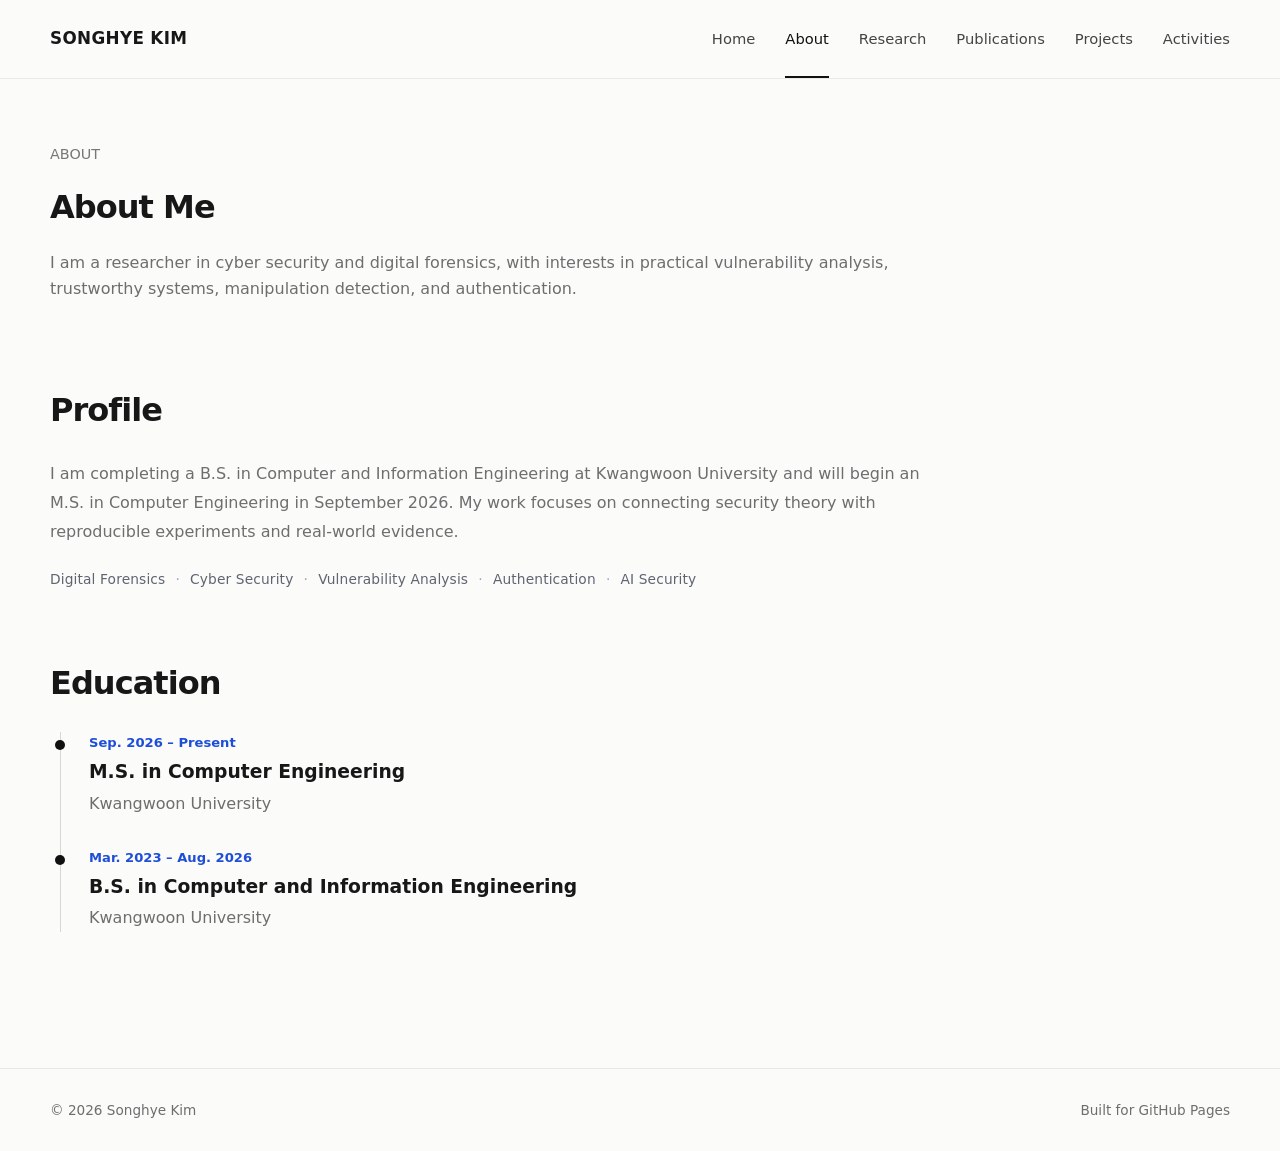
==== about.html @ ce2edfcd "ver 0.0.1" ====
<!doctype html><html lang="en"><head><meta charset="utf-8"><meta name="viewport" content="width=device-width,initial-scale=1"><meta name="description" content="Songhye Kim academic portfolio"><title>About | Songhye Kim</title><link rel="icon" href="assets/icons/favicon.svg"><link rel="stylesheet" href="assets/css/style.css"></head><body>
<header class="site-header"><div class="container nav"><a class="brand" href="index.html">SONGHYE KIM</a><button class="menu-btn" aria-label="메뉴 열기">Menu</button><nav class="nav-links">
<a href="index.html">Home</a>
<a class="active" href="about.html">About</a>
<a href="research.html">Research</a>
<a href="publications.html">Publications</a>
<a href="projects.html">Projects</a>
<a href="activities.html">Activities</a>
</nav></div></header>
<main>
<section class="page-hero"><div class="container"><div class="eyebrow">ABOUT</div><h1 class="page-title">About Me</h1><p>I am a researcher in cyber security and digital forensics, with interests in practical vulnerability analysis, trustworthy systems, manipulation detection, and authentication.</p></div></section>
<section class="about-profile-section"><div class="container"><div class="about-profile-clean"><h2>Profile</h2><p>I am completing a B.S. in Computer and Information Engineering at Kwangwoon University and will begin an M.S. in Computer Engineering in September 2026. My work focuses on connecting security theory with reproducible experiments and real-world evidence.</p><p class="profile-interests">Digital Forensics <span>·</span> Cyber Security <span>·</span> Vulnerability Analysis <span>·</span> Authentication <span>·</span> AI Security</p></div></div></section>
<section><div class="container"><div class="section-head"><h2>Education</h2></div><div class="timeline"><div class="timeline-item"><div class="period">Sep. 2026 – Present</div><h3>M.S. in Computer Engineering</h3><p>Kwangwoon University</p></div><div class="timeline-item"><div class="period">Mar. 2023 – Aug. 2026</div><h3>B.S. in Computer and Information Engineering</h3><p>Kwangwoon University</p></div></div></div></section>
</main>
<footer class="footer"><div class="container footer-inner"><span>© <span data-year></span> Songhye Kim</span><span>Built for GitHub Pages</span></div></footer><script src="assets/js/site.js"></script></body></html>
---- assets/css/style.css ----
:root{--bg:#fbfbfa;--panel:#fff;--text:#171717;--muted:#6e6e6e;--line:#e8e8e5;--accent:#1d4ed8;--soft:#f4f7ff;--shadow:0 18px 55px rgba(20,20,20,.08);--radius:22px}*{box-sizing:border-box}html{scroll-behavior:smooth}body{margin:0;font-family:Inter,ui-sans-serif,system-ui,-apple-system,BlinkMacSystemFont,"Segoe UI",sans-serif;background:var(--bg);color:var(--text);line-height:1.65}a{color:inherit;text-decoration:none}img{max-width:100%;display:block}.container{width:min(1180px,calc(100% - 64px));margin:auto}.site-header{position:sticky;top:0;z-index:50;background:rgba(251,251,250,.92);backdrop-filter:blur(16px);border-bottom:1px solid rgba(232,232,229,.9)}.nav{height:78px;display:flex;align-items:center;justify-content:space-between}.brand{font-weight:750;letter-spacing:.02em;font-size:1.05rem}.nav-links{display:flex;gap:30px;align-items:center;font-size:.92rem}.nav-links a{position:relative;color:#444}.nav-links a:hover,.nav-links a.active{color:#111}.nav-links a.active:after{content:"";position:absolute;left:0;right:0;bottom:-27px;height:2px;background:#111}.menu-btn{display:none;border:1px solid var(--line);background:#fff;border-radius:12px;padding:9px 12px}.hero{padding:72px 0 46px}.hero-card{min-height:560px;background:var(--panel);border:1px solid var(--line);border-radius:var(--radius);box-shadow:var(--shadow);display:grid;grid-template-columns:1.04fr .96fr;overflow:hidden}.hero-copy{padding:76px 58px;display:flex;flex-direction:column;justify-content:center}.eyebrow{font-size:.9rem;color:#777;margin-bottom:14px}.hero h1{font-size:clamp(3rem,6vw,5.2rem);letter-spacing:-.055em;line-height:.98;margin:0 0 18px}.hero-role{font-size:1.25rem;color:#444;margin-bottom:18px}.lead{color:var(--muted);max-width:610px;margin:0 0 30px}.actions{display:flex;gap:12px;flex-wrap:wrap}.btn{display:inline-flex;align-items:center;justify-content:center;padding:13px 20px;border-radius:10px;border:1px solid #1d1d1d;font-weight:650;font-size:.92rem}.btn.primary{background:#171717;color:#fff}.btn.secondary{background:#fff}.socials{display:flex;gap:18px;margin-top:30px;color:#555;font-size:.9rem}.hero-art{position:relative;min-height:560px;background:linear-gradient(135deg,#fff,#f7f9fd);border-left:1px solid var(--line);overflow:hidden}.orb{position:absolute;border:1px solid #cfd6e6;border-radius:50%}.orb.one{width:360px;height:360px;right:-50px;top:100px}.orb.two{width:260px;height:260px;right:65px;top:150px}.orb.three{width:160px;height:160px;right:180px;top:210px}.curve{position:absolute;width:500px;height:250px;border-top:1px solid #c9cfdb;border-radius:50%;transform:rotate(-18deg);right:-30px;top:220px}.lock{position:absolute;right:190px;top:245px;width:78px;height:78px;border:1px solid #aeb8cb;border-radius:50%;display:grid;place-items:center;font-size:28px;background:#fff}.dots{position:absolute;right:95px;top:115px;width:110px;height:110px;background-image:radial-gradient(#bcc4d2 1px,transparent 1px);background-size:13px 13px}.leaf{position:absolute;right:125px;bottom:95px;font-size:70px;transform:rotate(-18deg);filter:grayscale(.25)}.stats{display:grid;grid-template-columns:repeat(3,1fr);gap:14px;margin-top:28px}.stat{border:1px solid var(--line);border-radius:14px;padding:18px;background:#fff}.stat strong{display:block;font-size:1.35rem}.stat span{font-size:.83rem;color:var(--muted)}section{padding:48px 0}.section-head{display:flex;justify-content:space-between;align-items:end;margin-bottom:22px}.section-head h2,.page-title{font-size:2rem;letter-spacing:-.03em;margin:0}.section-head p{color:var(--muted);margin:0}.grid-4{display:grid;grid-template-columns:repeat(4,1fr);gap:16px}.card{background:#fff;border:1px solid var(--line);border-radius:18px;padding:24px;transition:.2s}.card:hover{transform:translateY(-3px);box-shadow:0 14px 34px rgba(20,20,20,.07)}.icon{width:42px;height:42px;border:1px solid #dce2ef;border-radius:12px;display:grid;place-items:center;margin-bottom:18px;background:var(--soft)}.card h3{margin:0 0 8px;font-size:1.02rem}.card p{margin:0;color:var(--muted);font-size:.91rem}.split{display:grid;grid-template-columns:1fr 1fr;gap:22px}.list{background:#fff;border:1px solid var(--line);border-radius:18px;overflow:hidden}.list-item{padding:22px 24px;border-bottom:1px solid var(--line)}.list-item:last-child{border-bottom:0}.list-item small{color:var(--accent);font-weight:700}.list-item h3{font-size:1rem;margin:5px 0}.list-item p{margin:0;color:var(--muted);font-size:.88rem}.tag-row{display:flex;gap:8px;flex-wrap:wrap;margin-top:14px}.tag{padding:6px 10px;border:1px solid var(--line);border-radius:999px;font-size:.78rem;color:#555;background:#fff}.page-hero{padding:62px 0 28px}.page-hero p{max-width:720px;color:var(--muted)}.timeline{border-left:1px solid #d7d7d3;margin-left:10px;padding-left:28px}.timeline-item{position:relative;margin-bottom:30px}.timeline-item:before{content:"";position:absolute;width:10px;height:10px;border-radius:50%;background:#111;left:-34px;top:8px}.timeline-item .period{font-size:.82rem;color:var(--accent);font-weight:700}.timeline-item h3{margin:3px 0}.timeline-item p{margin:0;color:var(--muted)}.pub{padding:24px 0;border-bottom:1px solid var(--line)}.pub:last-child{border-bottom:0}.pub .meta{font-size:.8rem;color:var(--accent);font-weight:750}.pub h3{margin:6px 0;font-size:1.08rem}.pub p{margin:0;color:var(--muted);font-size:.9rem}.footer{margin-top:58px;border-top:1px solid var(--line);padding:30px 0;color:var(--muted);font-size:.85rem}.footer-inner{display:flex;justify-content:space-between;gap:18px}.notice{background:#f6f7f9;border:1px solid var(--line);padding:16px 18px;border-radius:14px;color:#5d5d5d;font-size:.88rem}.contact-grid{display:grid;grid-template-columns:.85fr 1.15fr;gap:24px}.contact-box,.form-box{background:#fff;border:1px solid var(--line);border-radius:18px;padding:26px}.contact-line{padding:15px 0;border-bottom:1px solid var(--line)}.contact-line:last-child{border-bottom:0}.contact-line small{display:block;color:var(--muted)}input,textarea{width:100%;padding:13px 14px;border:1px solid var(--line);border-radius:10px;background:#fff;font:inherit;margin-bottom:12px}textarea{min-height:140px;resize:vertical}@media(max-width:900px){.hero-card{grid-template-columns:1fr}.hero-art{display:none}.grid-4{grid-template-columns:repeat(2,1fr)}.split,.contact-grid{grid-template-columns:1fr}.nav-links{display:none;position:absolute;top:78px;left:0;right:0;background:#fff;border-bottom:1px solid var(--line);padding:18px 20px;flex-direction:column;align-items:flex-start;gap:16px}.nav-links.open{display:flex}.nav-links a.active:after{display:none}.menu-btn{display:block}}@media(max-width:600px){.container{width:min(100% - 24px,1120px)}.hero{padding-top:28px}.hero-copy{padding:52px 26px}.hero h1{font-size:3.15rem}.grid-4,.stats{grid-template-columns:1fr}.footer-inner{flex-direction:column}.nav{height:68px}.nav-links{top:68px}}

/* Refined home hero */
.hero-card-clean{min-height:590px;grid-template-columns:1.03fr .97fr}
.hero-copy-clean{padding:62px 66px 64px;align-items:flex-start}
.profile-image-wrap{width:132px;height:132px;border-radius:50%;padding:6px;background:#fff;border:1px solid #e3e5e8;box-shadow:0 14px 34px rgba(23,23,23,.07);margin-bottom:28px}
.profile-image{width:100%;height:100%;object-fit:cover;border-radius:50%;background:#fff}
.hero-copy-clean .eyebrow{margin-bottom:12px;color:#667085;font-size:.83rem;letter-spacing:.01em}
.hero-copy-clean h1{font-size:clamp(3.4rem,6.4vw,5.55rem);margin-bottom:16px;max-width:540px}
.hero-copy-clean .hero-role{font-size:1.05rem;color:#2f3a4a;margin-bottom:24px}
.hero-bio{font-size:1rem;line-height:1.85;max-width:560px;margin:0;color:#6b7280}
.hero-education{position:relative;min-height:590px;border-left:1px solid var(--line);background:linear-gradient(145deg,#fbfcff 0%,#f7f9fd 100%);display:flex;align-items:center;justify-content:center;padding:58px 54px;overflow:hidden}
.education-panel{position:relative;z-index:2;width:min(100%,390px);background:rgba(255,255,255,.84);border:1px solid rgba(218,223,232,.95);border-radius:22px;padding:34px 34px 30px;box-shadow:0 18px 55px rgba(44,57,79,.07);backdrop-filter:blur(10px)}
.education-heading{padding-bottom:22px;border-bottom:1px solid #e9ebef}
.education-kicker{font-size:.72rem;letter-spacing:.18em;color:#778096;font-weight:750}
.education-heading h2{font-size:1.55rem;letter-spacing:-.035em;margin:7px 0 0;font-weight:720}
.education-list{position:relative;padding-left:23px;margin-top:8px}
.education-list:before{content:"";position:absolute;left:5px;top:26px;bottom:26px;width:1px;background:#d8dee9}
.education-entry{position:relative;padding:22px 0 22px 8px}
.education-entry+ .education-entry{border-top:1px solid #eceef2}
.education-entry:before{content:"";position:absolute;left:-22px;top:30px;width:9px;height:9px;border-radius:50%;background:#fff;border:2px solid #8fa6c8}
.education-entry.current:before{border-color:#1d4ed8;background:#1d4ed8;box-shadow:0 0 0 5px rgba(29,78,216,.08)}
.education-period{font-size:.78rem;color:#6b7280;margin-bottom:6px;font-weight:650;letter-spacing:.01em}
.education-entry h3{font-size:1.03rem;line-height:1.45;margin:0 0 5px;letter-spacing:-.015em}
.education-entry p{margin:0;color:#667085;font-size:.9rem}
.education-status{display:inline-block;margin-top:11px;padding:5px 9px;border-radius:999px;background:#f3f6fc;border:1px solid #e1e7f2;color:#4c6180;font-size:.72rem;font-weight:650}
.education-note{padding-top:20px;margin-top:2px;display:flex;gap:11px;align-items:flex-start}
.education-note-line{width:26px;height:1px;background:#9aa7bb;margin-top:10px;flex:0 0 auto}
.education-note p{margin:0;color:#7a8190;font-size:.8rem;line-height:1.65}
.hero-decoration{position:absolute;inset:0;z-index:1;pointer-events:none;opacity:.75}
.decor-line{position:absolute;border:1px solid #d6deeb;border-radius:50%}
.line-a{width:420px;height:420px;right:-210px;top:-145px}
.line-b{width:310px;height:310px;left:-150px;bottom:-190px}
.decor-dot{position:absolute;width:6px;height:6px;border-radius:50%;background:#c7d3e6}
.dot-a{right:74px;top:90px}.dot-b{left:74px;bottom:82px}.dot-c{right:44px;bottom:130px;background:#9fb5d8}

@media(max-width:900px){
  .hero-card-clean{grid-template-columns:1fr;min-height:0}
  .hero-copy-clean{padding:52px 42px 46px}
  .hero-education{display:flex;min-height:0;border-left:0;border-top:1px solid var(--line);padding:42px}
  .education-panel{width:100%;max-width:620px}
}
@media(max-width:600px){
  .hero-copy-clean{padding:40px 26px 38px}
  .profile-image-wrap{width:108px;height:108px;margin-bottom:24px}
  .hero-copy-clean h1{font-size:3.35rem}
  .hero-copy-clean .hero-role{font-size:.98rem}
  .hero-bio{font-size:.94rem}
  .hero-education{padding:28px 22px}
  .education-panel{padding:27px 24px 24px}
}


/* Projects page card refinement */
.projects-grid{align-items:stretch}
.project-card{padding:28px 30px 24px;border-radius:22px;display:flex;flex-direction:column;gap:14px}
.project-card h3{margin:0;font-size:1.06rem;line-height:1.45;letter-spacing:-.02em}
.project-card p{font-size:.93rem;line-height:1.72}
.project-title-row{display:flex;align-items:center;gap:12px;min-height:64px}
.project-icon{width:44px;height:44px;flex:0 0 44px;display:grid;place-items:center;border-radius:14px;border:1px solid #e2e8f3;box-shadow:0 10px 22px rgba(62,95,154,.08)}
.project-icon svg{width:22px;height:22px;stroke:#56657f;stroke-width:1.65;stroke-linecap:round;stroke-linejoin:round}
.project-icon-blue{background:linear-gradient(180deg,#f5f8ff 0%,#edf3ff 100%)}
.project-icon-peach{background:linear-gradient(180deg,#fff7f1 0%,#fff0e7 100%)}
.project-icon-mint{background:linear-gradient(180deg,#f3fbf8 0%,#ebf8f2 100%)}
.project-icon-lavender{background:linear-gradient(180deg,#f8f5ff 0%,#f1edff 100%)}
.project-card .tag-row{margin-top:auto;padding-top:4px}
.project-card:hover .project-icon{transform:translateY(-1px);transition:.2s}
@media(max-width:600px){
  .project-card{padding:24px 22px 20px}
  .project-title-row{min-height:0;align-items:flex-start}
}


/* FINAL CLEAN PROFILE + ICON-FREE CARDS */
.hero-card-profile{min-height:520px;grid-template-columns:.94fr 1.06fr}
.hero-copy-profile{padding:48px 60px 50px;justify-content:center;align-items:flex-start}
.hero-copy-profile .profile-image-wrap{width:112px;height:112px;margin:0 0 14px}
.hero-copy-profile h1{font-size:clamp(2.25rem,3.6vw,3.05rem);line-height:1.02;letter-spacing:-.045em;margin:0 0 11px;max-width:none}
.hero-copy-profile .hero-role{font-size:.96rem;margin:0 0 16px;color:#293548}
.hero-copy-profile .hero-interests{margin:0 0 17px;font-size:.78rem;color:#667085}
.hero-copy-profile .hero-bio{font-size:.94rem;line-height:1.82;max-width:520px;margin:0}
.hero-visual-minimal{position:relative;min-height:520px;border-left:1px solid var(--line);overflow:hidden;background:linear-gradient(145deg,#fff 0%,#fafcff 52%,#f5f8fd 100%)}
.hero-visual-minimal:before{content:"";position:absolute;width:520px;height:520px;border:1px solid #e2e8f2;border-radius:50%;right:-230px;top:-185px}
.hero-visual-minimal:after{content:"";position:absolute;width:430px;height:190px;border-top:1px solid #dce4ef;border-radius:50%;left:40px;bottom:-92px;transform:rotate(-11deg)}
.visual-grid{position:absolute;right:70px;top:74px;width:118px;height:118px;background-image:radial-gradient(#ced8e8 1px,transparent 1px);background-size:14px 14px;opacity:.7}
.visual-orbit{position:absolute;border:1px solid #cbd8ec;border-radius:50%;left:50%;top:47%;transform:translate(-50%,-50%)}
.orbit-1{width:300px;height:300px}.orbit-2{width:215px;height:215px}.orbit-3{width:126px;height:126px}
.visual-core{position:absolute;left:50%;top:47%;transform:translate(-50%,-50%);width:60px;height:60px;border-radius:50%;display:grid;place-items:center;background:rgba(255,255,255,.85);border:1px solid #b9cae4;font-weight:720;letter-spacing:.1em;color:#5472a5;font-size:.78rem}
.visual-node{position:absolute;width:8px;height:8px;border-radius:50%;background:#9bb3d6}
.node-1{left:27%;top:31%}.node-2{right:21%;top:48%}.node-3{left:41%;bottom:23%}
.visual-line{position:absolute;height:1px;background:#d8e1ee;transform-origin:left center}
.line-1{width:180px;left:18%;top:64%;transform:rotate(-27deg)}
.line-2{width:160px;right:4%;top:29%;transform:rotate(21deg)}
.visual-caption{position:absolute;left:50%;bottom:48px;transform:translateX(-50%);font-size:.66rem;letter-spacing:.18em;color:#8a96a8;white-space:nowrap}
.research-card-clean{padding-top:26px}
.research-card-clean h3{margin-top:0}
.project-card{padding:30px 30px 26px;gap:14px}
.project-card h3{margin:0;font-size:1.07rem;line-height:1.45;letter-spacing:-.02em}
.project-card p{font-size:.93rem;line-height:1.72}
.project-card .tag-row{margin-top:auto;padding-top:4px}
.about-profile-card{max-width:none;padding:0}
@media(max-width:900px){
  .hero-card-profile{grid-template-columns:1fr;min-height:0}
  .hero-copy-profile{padding:44px 42px 42px}
  .hero-visual-minimal{min-height:300px;border-left:0;border-top:1px solid var(--line)}
  .orbit-1{width:230px;height:230px}.orbit-2{width:168px;height:168px}.orbit-3{width:100px;height:100px}
}
@media(max-width:600px){
  .hero-copy-profile{padding:36px 26px}
  .hero-copy-profile .profile-image-wrap{width:94px;height:94px;margin-bottom:13px}
  .hero-copy-profile h1{font-size:2.35rem}
  .hero-copy-profile .hero-role{font-size:.91rem}
  .hero-copy-profile .hero-bio{font-size:.91rem}
  .hero-visual-minimal{min-height:250px}
  .visual-caption{bottom:26px;font-size:.58rem}
  .project-card{padding:24px 22px 20px}
}


/* Interactive home visual — text-free center */
.interactive-visual{
  --p1x:0px;--p1y:0px;
  --p2x:0px;--p2y:0px;
  --p3x:0px;--p3y:0px;
  --grid-x:0px;--grid-y:0px;
  --n1x:0px;--n1y:0px;
  --n2x:0px;--n2y:0px;
  --n3x:0px;--n3y:0px;
  cursor:crosshair;
}
.interactive-visual .visual-grid{
  transform:translate(var(--grid-x),var(--grid-y));
  transition:transform .18s ease-out;
}
.interactive-visual .visual-orbit{
  transition:transform .18s ease-out,border-color .25s ease,opacity .25s ease;
}
.interactive-visual .orbit-1{transform:translate(calc(-50% + var(--p1x)),calc(-50% + var(--p1y)))}
.interactive-visual .orbit-2{transform:translate(calc(-50% + var(--p2x)),calc(-50% + var(--p2y)))}
.interactive-visual .orbit-3{transform:translate(calc(-50% + var(--p3x)),calc(-50% + var(--p3y)))}
.interactive-visual:hover .visual-orbit{border-color:#afc2df}
.interactive-visual .visual-core{
  width:54px;
  height:54px;
  background:rgba(255,255,255,.72);
  backdrop-filter:blur(8px);
  transition:transform .2s ease,border-color .25s ease,box-shadow .25s ease;
}
.interactive-visual:hover .visual-core{
  transform:translate(-50%,-50%) scale(1.06);
  border-color:#9eb7dc;
  box-shadow:0 0 0 9px rgba(134,166,211,.07);
}
.visual-core-dot{
  width:8px;
  height:8px;
  border-radius:50%;
  background:#6f91c5;
  box-shadow:0 0 0 6px rgba(111,145,197,.11);
  animation:corePulse 2.4s ease-in-out infinite;
}
@keyframes corePulse{
  0%,100%{transform:scale(.9);box-shadow:0 0 0 5px rgba(111,145,197,.08)}
  50%{transform:scale(1.15);box-shadow:0 0 0 11px rgba(111,145,197,.035)}
}
.interactive-visual .visual-node{
  transition:transform .18s ease-out,background .2s ease,box-shadow .2s ease;
}
.interactive-visual:hover .visual-node{background:#7fa0d0;box-shadow:0 0 0 5px rgba(127,160,208,.08)}
.interactive-visual .node-1{transform:translate(var(--n1x),var(--n1y))}
.interactive-visual .node-2{transform:translate(var(--n2x),var(--n2y))}
.interactive-visual .node-3{transform:translate(var(--n3x),var(--n3y))}
.visual-cursor-dot{
  position:absolute;
  left:0;
  top:0;
  width:10px;
  height:10px;
  border:1px solid #8fa9cf;
  border-radius:50%;
  opacity:0;
  pointer-events:none;
  transform:translate(-50%,-50%);
  transition:opacity .18s ease,width .18s ease,height .18s ease,background .18s ease;
  z-index:5;
}
.interactive-visual.is-active .visual-cursor-dot{opacity:.65}
.interactive-visual.is-pressing .visual-cursor-dot{width:18px;height:18px;background:rgba(143,169,207,.08)}
.visual-ripple{
  position:absolute;
  width:18px;
  height:18px;
  margin:-9px 0 0 -9px;
  border:1px solid rgba(111,145,197,.6);
  border-radius:50%;
  pointer-events:none;
  z-index:4;
  animation:visualRipple .75s ease-out forwards;
}
@keyframes visualRipple{
  from{opacity:.72;transform:scale(.6)}
  to{opacity:0;transform:scale(5.8)}
}
@media(prefers-reduced-motion:reduce){
  .visual-core-dot{animation:none}
  .interactive-visual .visual-grid,.interactive-visual .visual-orbit,.interactive-visual .visual-node{transition:none}
}
.contrib-note{font-size:.78rem;color:#9298a3;margin-left:.35rem;white-space:nowrap}
@media(max-width:600px){.contrib-note{display:block;margin:.28rem 0 0;white-space:normal}}


/* V5 — consistent page width and box-free academic sections */
main{width:100%}
.hero,.page-hero,section{width:100%}
.page-hero{padding:64px 0 24px}
.page-hero p{max-width:900px}
.hero{padding:64px 0 42px}
.hero-card-profile{width:100%}

.home-overview-section{padding-top:58px}
.home-overview{display:grid;grid-template-columns:minmax(0,1fr) minmax(0,1fr);gap:72px;align-items:start}
.home-overview .section-head{margin-bottom:24px}
.publication-timeline-item{margin-bottom:31px}
.publication-timeline-item h3{font-size:1rem;line-height:1.48;margin:4px 0 6px}
.publication-timeline-item p{font-size:.88rem;line-height:1.6}
.publication-timeline-item .publication-authors{color:#414141;margin-bottom:4px}
.publication-timeline-item .publication-authors strong{color:#171717}

.about-profile-section{padding:42px 0 32px}
.about-profile-clean{width:100%;padding:0;border:0;background:transparent;box-shadow:none}
.about-profile-clean h2{font-size:2rem;letter-spacing:-.03em;margin:0 0 22px}
.about-profile-clean>p:first-of-type{max-width:900px;margin:0;color:var(--muted);font-size:1rem;line-height:1.82}
.profile-interests{margin:22px 0 0!important;color:#5f6470!important;font-size:.86rem!important;letter-spacing:.01em}
.profile-interests span{color:#a0a5ae;padding:0 .35rem}
.about-profile-section+section{padding-top:34px}

.publications-page-section{padding-top:42px}
.publications-page-timeline{max-width:960px}
.publication-entry{padding-bottom:7px;margin-bottom:36px}
.publication-entry h3{font-size:1.08rem;line-height:1.5;margin:5px 0 7px;max-width:900px}
.publication-entry p{font-size:.91rem;line-height:1.65}

@media(max-width:900px){
  .container{width:min(100% - 40px,1180px)}
  .home-overview{grid-template-columns:1fr;gap:52px}
}
@media(max-width:600px){
  .container{width:min(100% - 24px,1180px)}
  .page-hero{padding:48px 0 16px}
  .hero{padding:34px 0 30px}
  .home-overview-section{padding-top:40px}
  .about-profile-clean h2{font-size:1.7rem}
  .profile-interests{line-height:1.8}
}
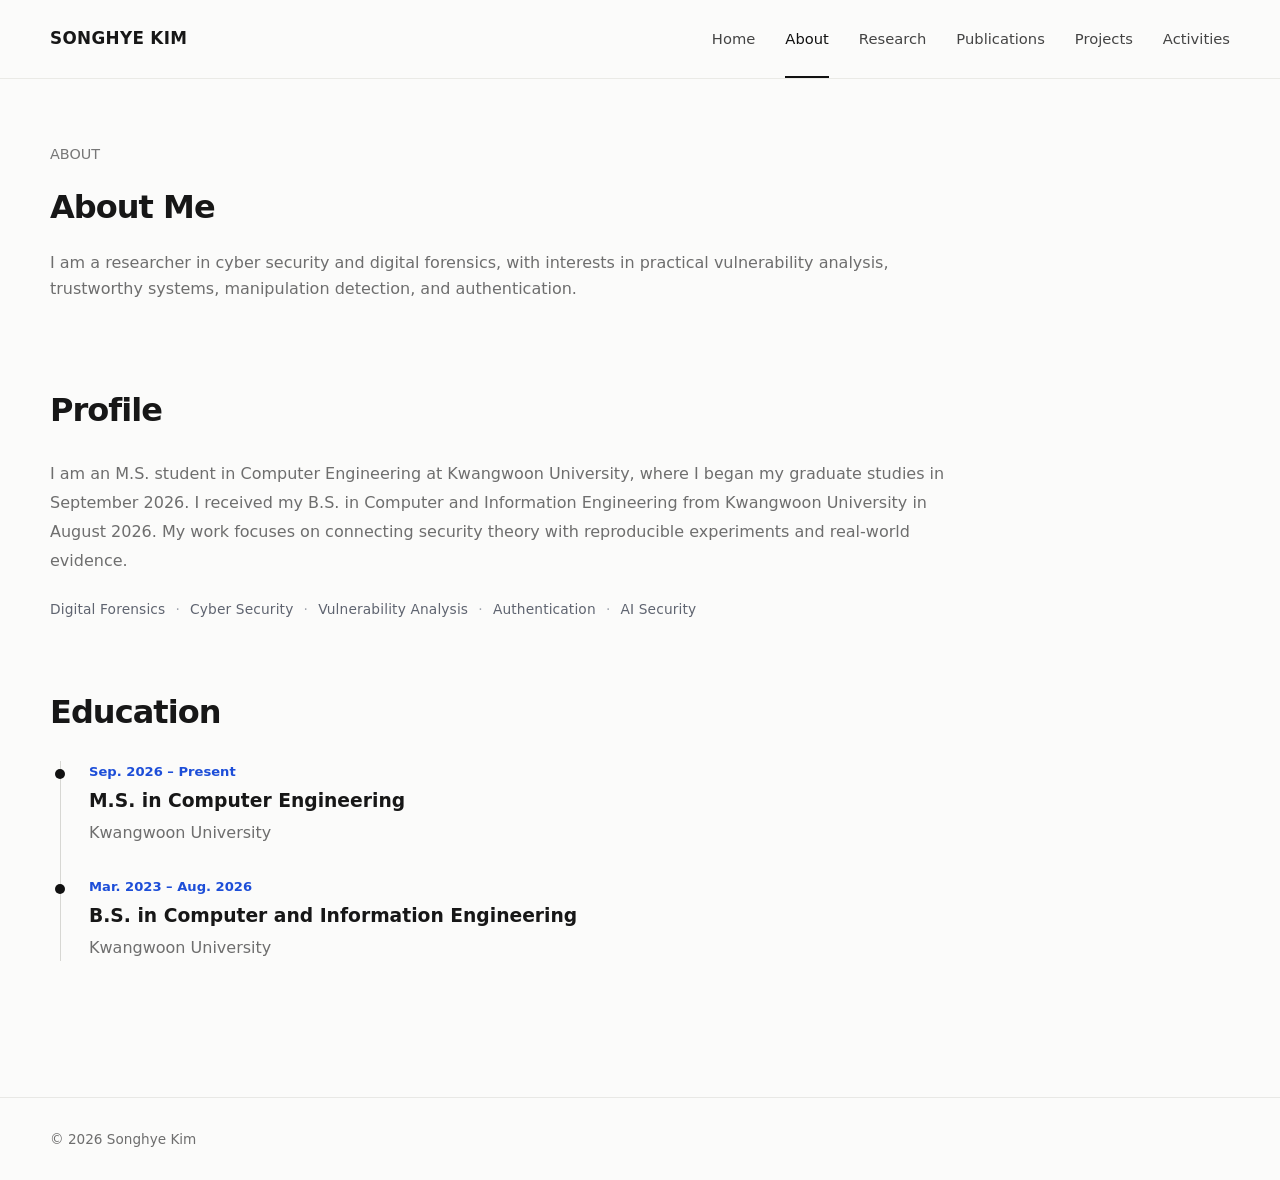
==== commit e658e15f: "Update" ====
--- a/about.html
+++ b/about.html
@@ -9,7 +9,7 @@
 </nav></div></header>
 <main>
 <section class="page-hero"><div class="container"><div class="eyebrow">ABOUT</div><h1 class="page-title">About Me</h1><p>I am a researcher in cyber security and digital forensics, with interests in practical vulnerability analysis, trustworthy systems, manipulation detection, and authentication.</p></div></section>
-<section class="about-profile-section"><div class="container"><div class="about-profile-clean"><h2>Profile</h2><p>I am completing a B.S. in Computer and Information Engineering at Kwangwoon University and will begin an M.S. in Computer Engineering in September 2026. My work focuses on connecting security theory with reproducible experiments and real-world evidence.</p><p class="profile-interests">Digital Forensics <span>·</span> Cyber Security <span>·</span> Vulnerability Analysis <span>·</span> Authentication <span>·</span> AI Security</p></div></div></section>
+<section class="about-profile-section"><div class="container"><div class="about-profile-clean"><h2>Profile</h2><p>I am an M.S. student in Computer Engineering at Kwangwoon University, where I began my graduate studies in September 2026. I received my B.S. in Computer and Information Engineering from Kwangwoon University in August 2026. My work focuses on connecting security theory with reproducible experiments and real-world evidence.</p><p class="profile-interests">Digital Forensics <span>·</span> Cyber Security <span>·</span> Vulnerability Analysis <span>·</span> Authentication <span>·</span> AI Security</p></div></div></section>
 <section><div class="container"><div class="section-head"><h2>Education</h2></div><div class="timeline"><div class="timeline-item"><div class="period">Sep. 2026 – Present</div><h3>M.S. in Computer Engineering</h3><p>Kwangwoon University</p></div><div class="timeline-item"><div class="period">Mar. 2023 – Aug. 2026</div><h3>B.S. in Computer and Information Engineering</h3><p>Kwangwoon University</p></div></div></div></section>
 </main>
-<footer class="footer"><div class="container footer-inner"><span>© <span data-year></span> Songhye Kim</span><span>Built for GitHub Pages</span></div></footer><script src="assets/js/site.js"></script></body></html>
+<footer class="footer"><div class="container footer-inner"><span>© <span data-year></span> Songhye Kim</span></div></footer><script src="assets/js/site.js"></script></body></html>
